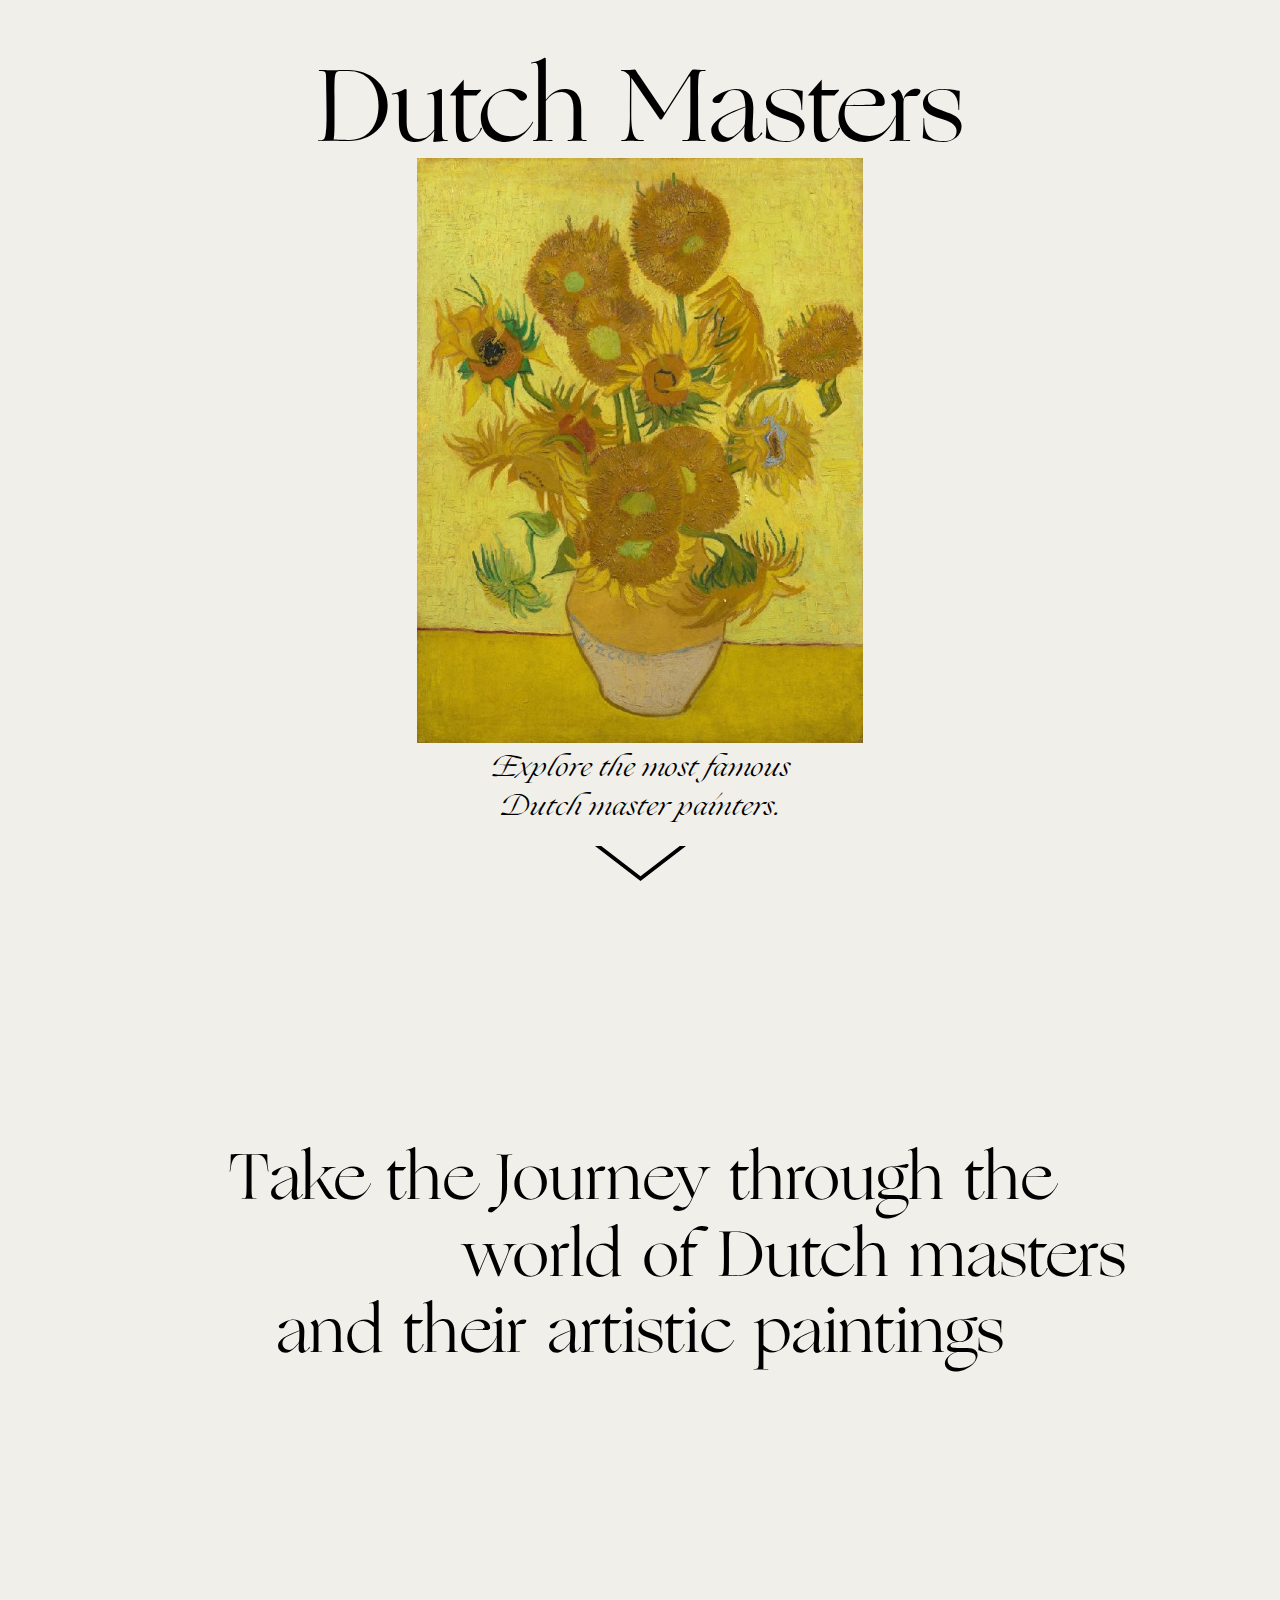
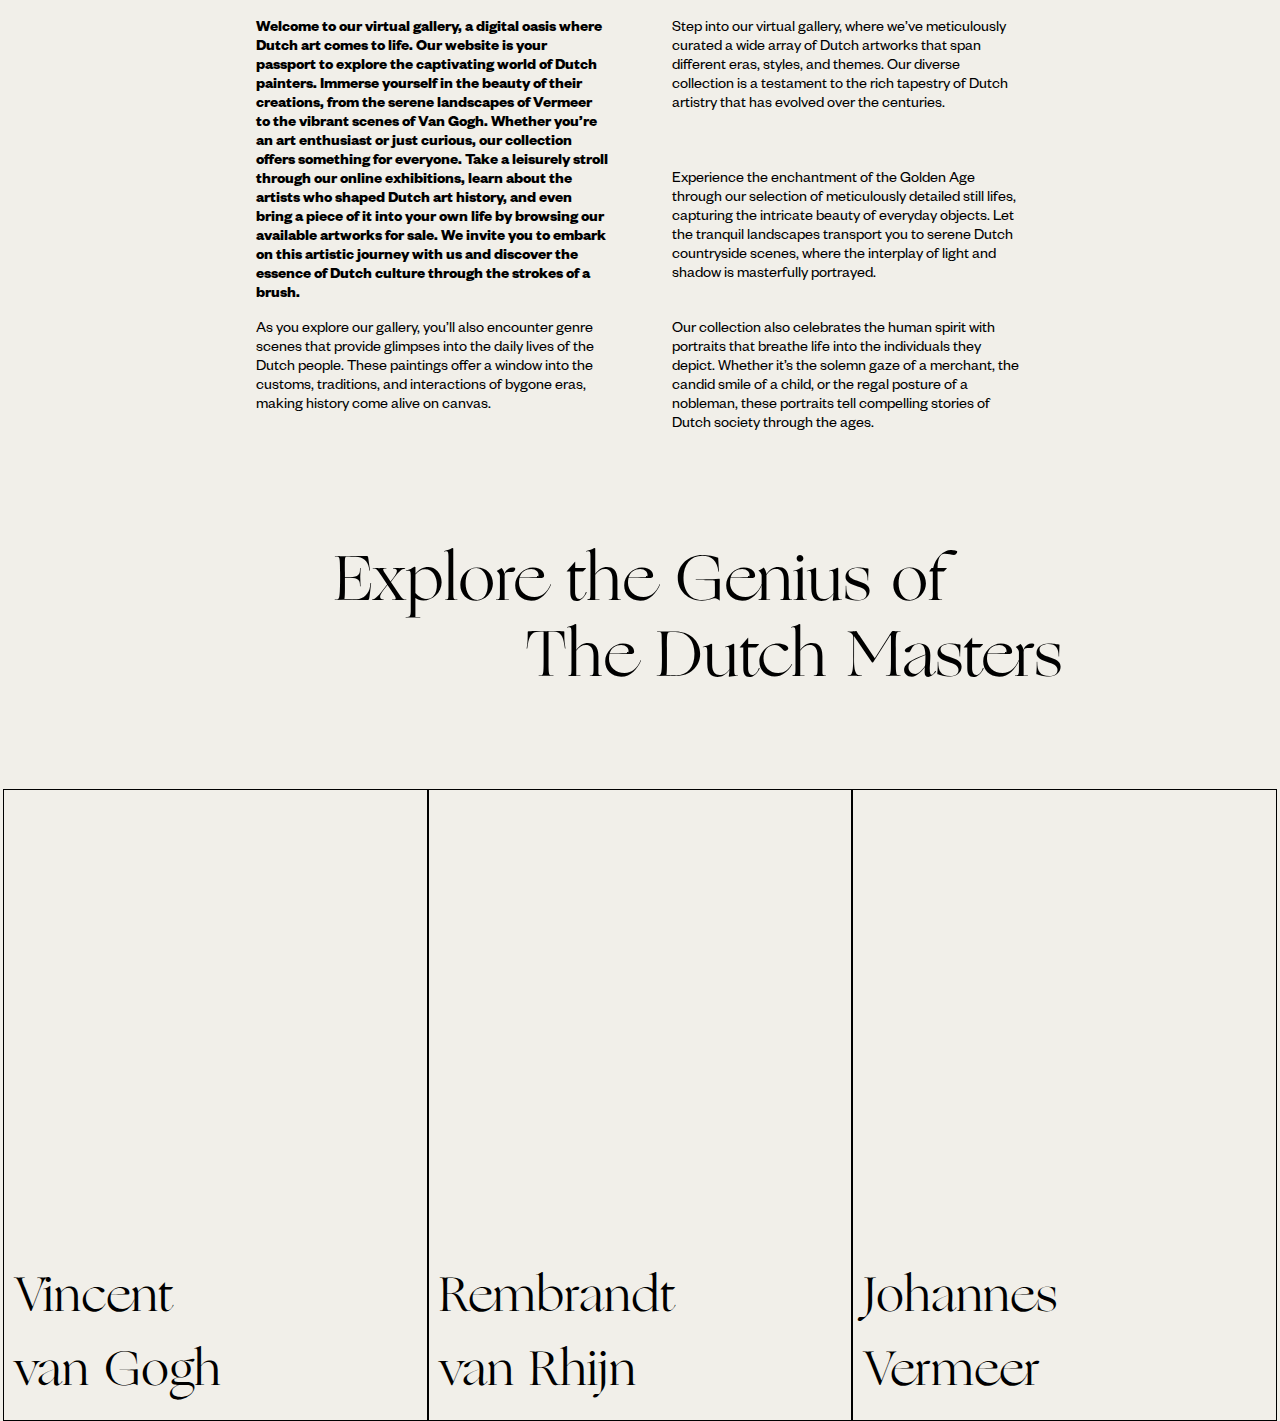
==== index.html @ 8413c772 "Initial commit" ====
<!DOCTYPE html>
<html lang="en">

<head>
    <meta charset="UTF-8">
    <title>De titel</title>
    <meta name="description" content="eindopdracht internetstandaarden">
    <meta name="keywords" content="Mijn website">
    <meta name="Levi Titarsole" content="Levi Titatsole">
    <meta name="viewport" content="width=device-width, initial-scale=1.0">
    <link rel="stylesheet" href="css/style.css">

</head>

<!-- Deze website is gemaakt door Levi Titarsole -->

<body>
    <header class="hoofd">
        <div class="container">
            <div class="header-center-holder main-font">
                <h1> Dutch Masters </h1>
                <img src="./img/header-img.jpg" alt="Schilderij van Gogh, gele bloemen op een gele achtergrond">
                <p> Explore the most famous Dutch master painters.</p>
                <a href="#1"> <svg xmlns="http://www.w3.org/2000/svg" width="91" height="35" viewBox="0 0 91 35">
                    <path id="Subtraction_1" data-name="Subtraction 1" d="M45.5,79h0L0,44H6.232L45.5,74.207,84.768,44H91L45.5,79Z" transform="translate(0 -44)"/>
                  </svg> </a>
            </div>
        </div>
    </header>

    <main> 
        <div id="1" class="headlinerscontainer">
            <section class="headliners main-font">
                <h4>Take the Journey through the</h4>
                <h4>world of Dutch masters</h4>
                <h4>and their artistic paintings</h4>
            </section>
        </div>

        <section class="alineablock">
            <div class="alineablockholder">
                <p class="alinea1"> Welcome to our virtual gallery, a digital oasis where Dutch art comes to life. Our website is your passport to explore the captivating world of Dutch painters. Immerse yourself in the beauty of their creations, from the serene landscapes of Vermeer to the vibrant scenes of Van Gogh. Whether you’re an art enthusiast or just curious, our collection offers something for everyone. Take a leisurely stroll through our online exhibitions, learn about the artists who shaped Dutch art history, and even bring a piece of it into your own life by browsing our available artworks for sale. We invite you to embark on this artistic journey with us and discover the essence of Dutch culture through the strokes of a brush. </p>
                <p class="alinea2"> As you explore our gallery, you’ll also encounter genre scenes that provide glimpses into the daily lives of the Dutch people. These paintings offer a window into the customs, traditions, and interactions of bygone eras, making history come alive on canvas. </p>
                <p class="alinea3"> Step into our virtual gallery, where we’ve meticulously curated a wide array of Dutch artworks that span different eras, styles, and themes. Our diverse collection is a testament to the rich tapestry of Dutch artistry that has evolved over the centuries. </p>
                <p class="alinea4"> Experience the enchantment of the Golden Age through our selection of meticulously detailed still lifes, capturing the intricate beauty of everyday objects. Let the tranquil landscapes transport you to serene Dutch countryside scenes, where the interplay of light and shadow is masterfully portrayed. </p>
                <p class="alinea5"> Our collection also celebrates the human spirit with portraits that breathe life into the individuals they depict. Whether it’s the solemn gaze of a merchant, the candid smile of a child, or the regal posture of a nobleman, these portraits tell compelling stories of Dutch society through the ages. </p>
            </div>
        </section>

        <div class="paddingtopper"> </div>
            <section class="headliners main-font"> 
                <h4>Explore the Genius of</h4>
                <h4>The Dutch Masters</h4>
            </section>         

        <section class="painterholder paddingtopper main-font">
            <section>
                <img src="./img/Vincent-van-Gogh.jpg" alt="">
               <a href="./vangogh.html"><h2>Vincent van Gogh</h2></a>
            </section>
            <section> 
                <img src="./img/Rembrandt.jpeg" alt="">
                <a href="#"><h2>Rembrandt van Rhijn</h2></a>
            </section>
            <section> 
                <img src="./img/Vermeer.jpeg" alt="">
                <a href="#"><h2>Johannes Vermeer</h2></a>
            </section>
        </section>










    </main>



</body>

</html>
---- css/style.css ----
:root {
    --main-bg-color: #F1EFE9;
    --second-bg-color: #37383A;
    --main-font-color: #000000;
    --second-font-color: #F1EFE9;
    --main-cta-color: #E7D6B0;
    --main-font: Ogg;
    --italic-font: OggItalic;
    --regular-font: Founders;
    --bold-font: Founders-bold;
  }

  @font-face {
    font-family: Ogg;
    src: url(/assets/Ogg-Roman.otf);
  }

  @font-face {
    font-family: OggItalic;
    src: url(/assets/Ogg-Italic.otf);
  }

  @font-face {
    font-family: Founders;
    src: url(/assets/FoundersGrotesk-Regular.otf);
  }

  @font-face {
    font-family: Founders-bold;
    src: url(/assets/FoundersGrotesk-Bold.otf);
  }

*{
margin: 0;
font-weight: 500;
scroll-behavior: smooth;
}

.main-font {
  font-family: var(--main-font);
}


body {
    background-color: var(--main-bg-color);
    font-family: var(--regular-font);
}

.container {
  position: relative;
  width: 100vw;
  text-align: center;
}

.header-center-holder {
  display: flex;
  height: 100vh;
  flex-direction: column;
  align-items: center;
  justify-content: center;
}

.header-center-holder h1 {
  font-size: 8vw;
  position: absolute;
  top: 4vh;
}

.header-center-holder img {
  height: 65vh;
}

.header-center-holder p {
  position: absolute;
  font-family: var(--italic-font);
  bottom: 8vh;
  font-size: 2vw;
  width: 30vw;
}

.header-center-holder a {
  position: absolute;
  bottom: 10px;
  left: 0; 
  right: 0; 
  margin-left: auto; 
  margin-right: auto; 
}

.headlinerscontainer {
  width: 100vw;
  height: 80vh;
}

.headliners {
  position: relative;
  width: 100vw;
  height: 100%;
  display: flex;
  align-items: center;
  justify-content: center;
  flex-direction: column;
  font-size: 5vw;
  line-height: 6vw;
}

.headliners h4:nth-child(2) {
  margin-left: 24vw; 
}

.alineablock {
  padding: 0 20vw;
  font-size: 1em;
}

.alineablockholder {
  display: grid;
  grid-template-columns: repeat(2, 1fr);
  grid-template-rows: repeat(3, 1fr);
  grid-column-gap: 4em;
  grid-row-gap: 1em;
}

.alinea1 { 
  grid-area: 1 / 1 / 3 / 2; 
  font-family: var(--bold-font);
}
.alinea2 { grid-area: 3 / 1 / 4 / 2; }
.alinea3 { grid-area: 1 / 2 / 2 / 3; }
.alinea4 { grid-area: 2 / 2 / 3 / 3; }
.alinea5 { grid-area: 3 / 2 / 4 / 3; }

.paddingtopper{
  padding-top: 10vh;
}

a {
  text-decoration: none;
  color: var(--main-font-color);
}

.painterholder{
  width: 100vw;
  height: 70vh;
  display: flex;
  flex-direction: row;
  justify-content: center;
}

.painterholder section {
  border: solid 0.001px black;
  height: 100%;
  width: 33%;
  position: relative;
  overflow: hidden;
}

.painterholder section h2{ 
position: absolute;
bottom: 10px;
left: 10px;
width: 50%;
font-size: 3rem;
}

.painterholder section img {
  object-fit: cover;
  width: 100%;
  height: 100%;
  position:absolute;
  top:100%;
  width:100%;
  height:100%;
  object-fit: cover;
  transition: all 0.5s ease;
}

.painterholder section:hover > img{
  top:0%;
  right:0%;
}

.painterholder section:hover > a h2{
  color: var(--main-bg-color);
}

/* Nieuwe pagina  */

.side-header {
  display: flex;
  width: 80vw;
  padding: 0 10vw;
  justify-content: center;
  flex-direction: column;
  align-items: center;
  font-size: 10vw;
  line-height: 10vw;
  height: 100vh;
}

.side-header h2:nth-child(1) {
  margin-right: 40vw;
}

.side-header h2:nth-child(2) {
  margin-right: -25vw;
}

.side-header h2:nth-child(3) {
  margin: 3vh 10vw 0 0;
}

.side-header p {
  position: absolute;
  bottom: 20px;
  right: 20px;
}

.line-alinea {
  height: 50vh;
  width: 70vw;
  margin: 15vh 15vw 0;
  font-size: 2.7vw; 
}

.alinea-img {
  display: grid;
  grid-template-columns: repeat(2, 1fr);
  grid-template-rows: 1fr;
  grid-column-gap: 20vw;
  grid-row-gap: 0px;
  width: 80vw;
  margin: 0 10vw;
  font-size: 1.5vw;
}

.alinea {
  display: flex;
  flex-direction: column;
  justify-content: center;
  row-gap: 2vw;
  grid-area: 1 / 1 / 2 / 2;
}

.imgholder {
  height: 100%; 
  grid-area: 1 / 2 / 2 / 3;
}

.imgholder img {
  width: 100%;
  height: 30vw;
  object-fit: cover;
}

.double-alineahold {
  font-size: 7vw; 
  font-family: var(--main-font);
  line-height: 9vw;
  display: flex;
  align-items: center;
  flex-direction: column;
  width: 90vw;
  padding: 20vh 0 2vh;
}

.double-alineahold h3:nth-child(1) {
  margin-right: 20vw;
}

.double-alineahold h3:nth-child(2) {
  margin-right: -20vw;
}

.box-container {
  padding: 0 5vw;
  width: 90vw;
  height: 70vh;
  display: flex;
  gap: 7vw;
  overflow-x: scroll;
  scroll-snap-type: x mandatory;
  align-items: flex-start;

}

.box-container div {
  min-width: 20vw;
  display: flex;
  justify-content: center;
  align-items: flex-start;
  scroll-snap-align: center;
  flex-direction: column;
  font-size: 1.5rem;
  gap: 1vw;
  font-family: var(--italic-font);
}

.box-container div::-webkit-scrollbar {
  display: none;
}

.box {
display: flex;
width: 100%;
font-size: 0.5rem;
}

.box-container div h6 {
 font-family: var(--main-font);
 margin-top: -1vw;
}

.box-container div img {
max-width: 20vw;
}
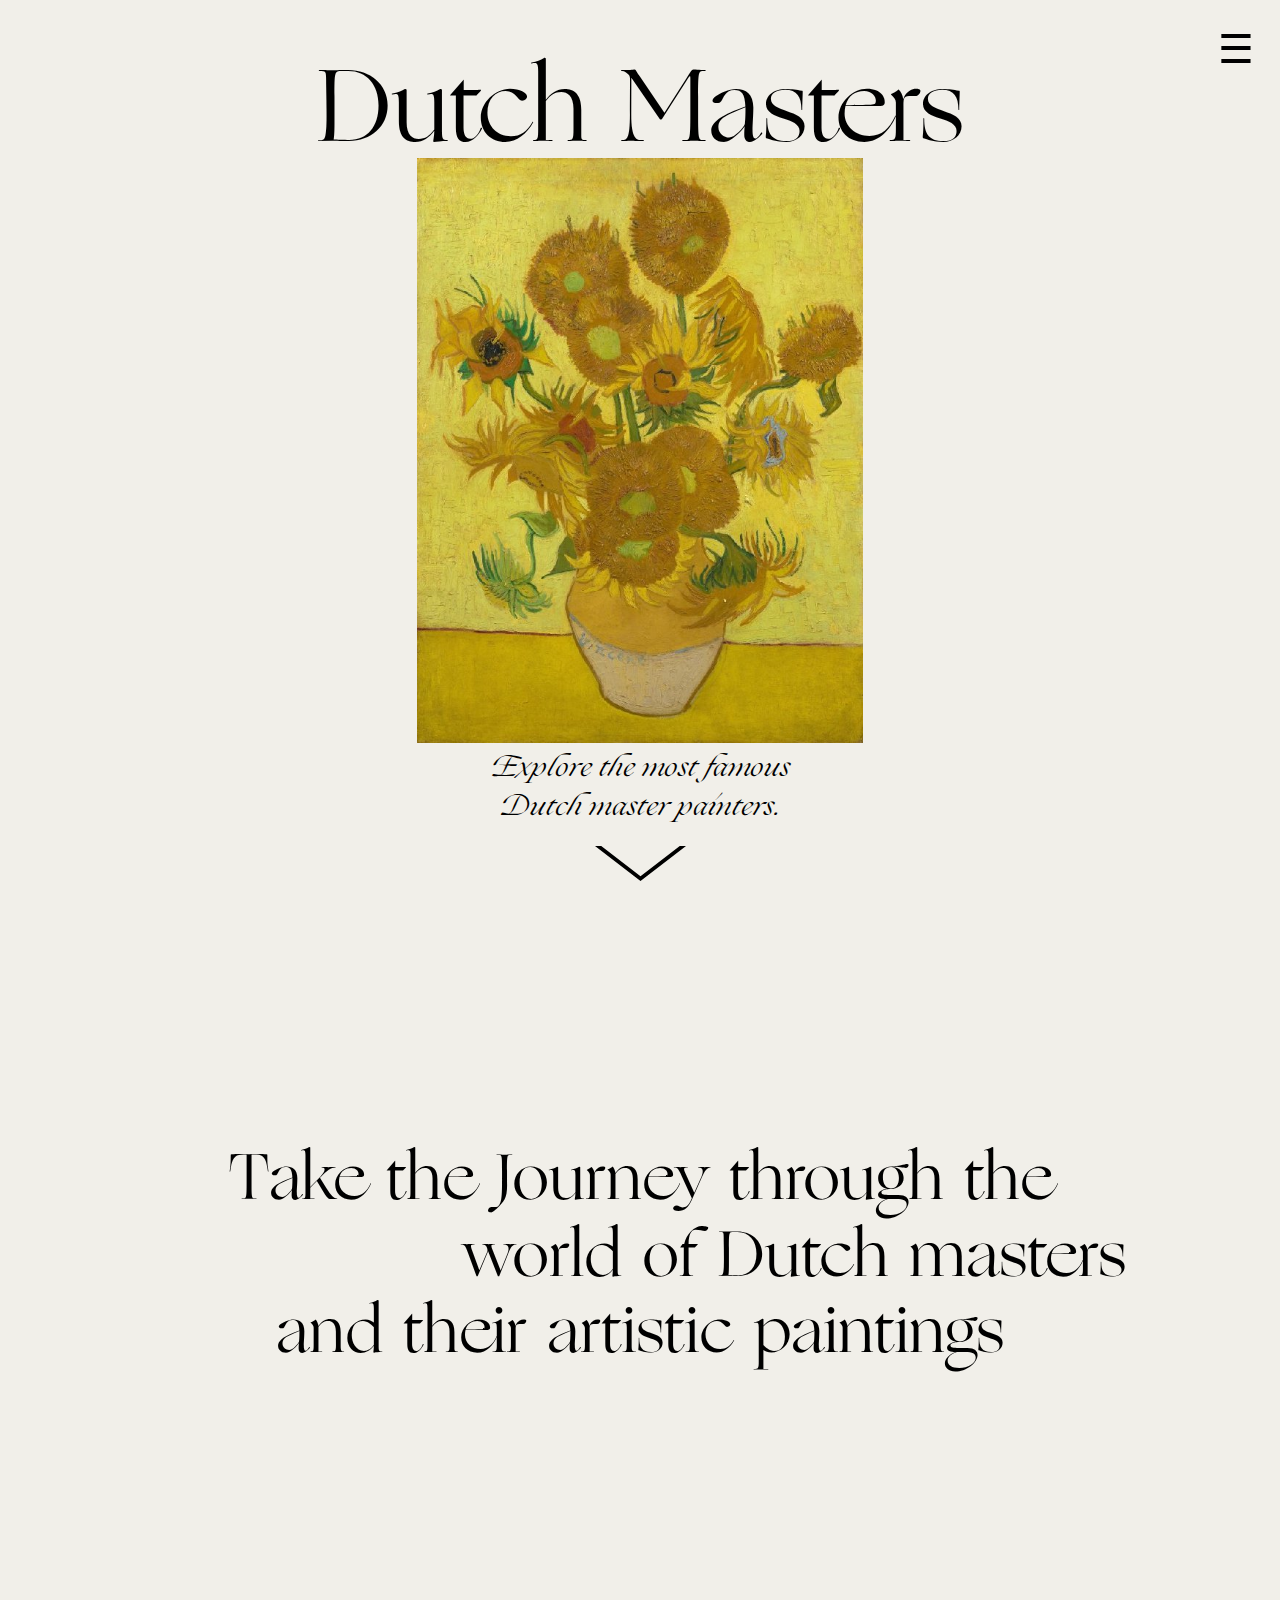
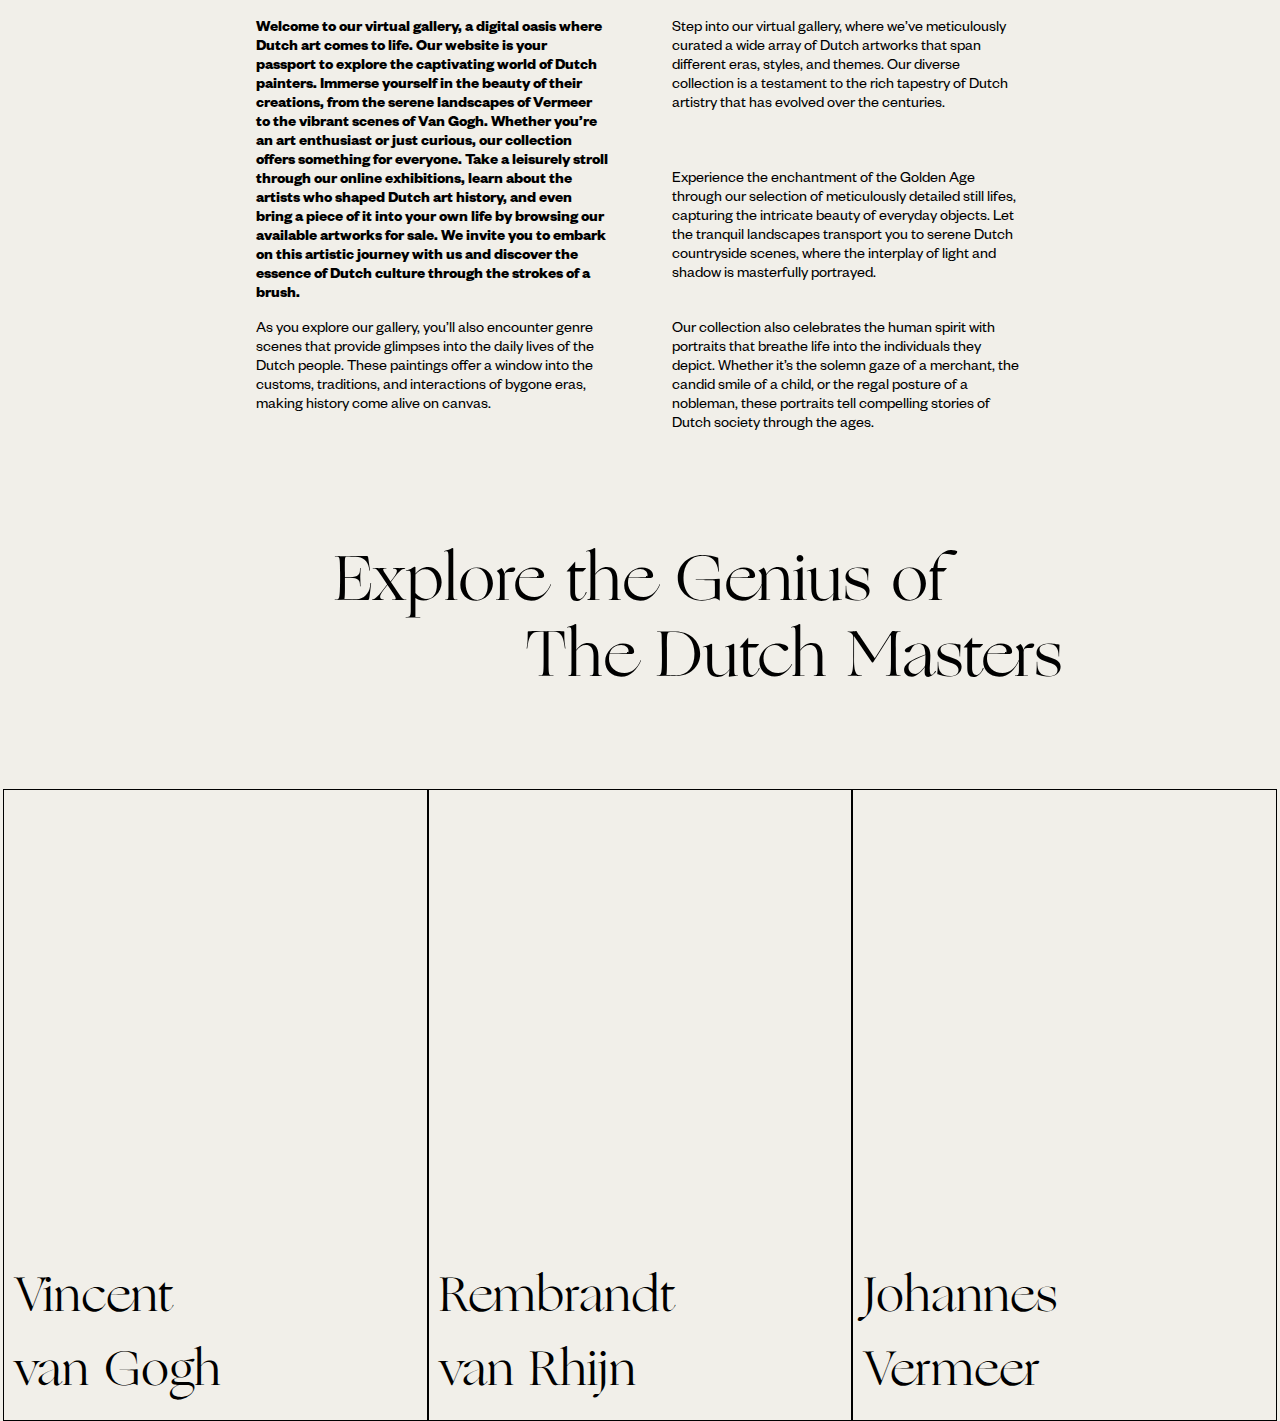
==== commit 0b0baab9: "Completed NavBar" ====
--- a/index.html
+++ b/index.html
@@ -15,6 +15,41 @@
 <!-- Deze website is gemaakt door Levi Titarsole -->
 
 <body>
+
+    <nav>
+    <div id="myNav" class="overlay">
+        <a href="javascript:void(0)" class="closebtn" onclick="closeNav()">&times;</a>
+        <div class="overlay-content main-font">
+          <a href="index.html">
+            <li> 
+             <span>Home</span>
+             <span class="small-number">01</span>
+            </li>
+          </a>
+          <a href="vangogh.html">
+            <li> 
+                <span>van Gogh</span>
+                <span class="small-number number-left">02</span>
+               </li>
+          </a>
+          <a href="#">
+            <li> 
+                <span>Museum</span>
+                <span class="small-number">03</span>
+               </li>
+          </a>
+          <a href="museum.html">
+            <li> 
+                <span>Contact</span>
+                <span class="small-number number-left">04</span>
+               </li>
+          </a>
+        </div>
+      </div>
+    
+      <span class="openbtn" style="cursor:pointer" onclick="openNav()">&#9776;</span>
+    </nav>
+
     <header class="hoofd">
         <div class="container">
             <div class="header-center-holder main-font">
@@ -58,13 +93,13 @@
                 <img src="./img/Vincent-van-Gogh.jpg" alt="">
                <a href="./vangogh.html"><h2>Vincent van Gogh</h2></a>
             </section>
-            <section> 
+            <section class="extra"> 
                 <img src="./img/Rembrandt.jpeg" alt="">
-                <a href="#"><h2>Rembrandt van Rhijn</h2></a>
+                <a href="#"><h2><span>Rembrandt van Rhijn</span></h2></a>
             </section>
-            <section> 
+            <section class="extra"> 
                 <img src="./img/Vermeer.jpeg" alt="">
-                <a href="#"><h2>Johannes Vermeer</h2></a>
+                <a href="#"><h2><span>Johannes Vermeer</span></h2></a>
             </section>
         </section>
 
@@ -78,9 +113,15 @@
 
 
     </main>
-
-
-
+    <script>
+        function openNav() {
+          document.getElementById("myNav").style.width = "100%";
+        }
+        
+        function closeNav() {
+          document.getElementById("myNav").style.width = "0%";
+        }
+        </script>
 </body>
 
 </html>--- a/css/style.css
+++ b/css/style.css
@@ -40,6 +40,14 @@
   font-family: var(--main-font);
 }
 
+.italic-font {
+  font-family: var(--italic-font);
+}
+
+.p-font {
+  font-family: var(--regular-font);
+}
+
 
 body {
     background-color: var(--main-bg-color);
@@ -155,13 +163,22 @@
   overflow: hidden;
 }
 
+.painterholder .extra h2:hover span {
+  display: none
+}
+
+.painterholder .extra h2:hover:before {
+  content: "Comming soon!";
+  z-index: 100;
+}
+
 .painterholder section h2{ 
-position: absolute;
-bottom: 10px;
-left: 10px;
-width: 50%;
-font-size: 3rem;
-}
+  position: absolute;
+  bottom: 10px;
+  left: 10px;
+  width: 50%;
+  font-size: 3rem;
+  }
 
 .painterholder section img {
   object-fit: cover;
@@ -210,7 +227,7 @@
   margin: 3vh 10vw 0 0;
 }
 
-.side-header p {
+.txt-right-header {
   position: absolute;
   bottom: 20px;
   right: 20px;
@@ -315,3 +332,141 @@
 max-width: 20vw;
 }
 
+.musa-header {
+  display: flex;
+  width: 90vw;
+  padding: 0 5vw;
+  justify-content: center;
+  flex-direction: column;
+  align-items: center;
+  font-size: 10vw;
+  line-height: 12vw;
+  height: 100vh;
+}
+
+.musa-header h2:nth-child(1) {
+  margin-right: 40vw;
+}
+
+.musa-header h2:nth-child(2) {
+  margin-right: -25vw;
+}
+
+.musa-header h2:nth-child(3) {
+  margin: 2vh 10vw 0 0;
+}
+
+.gridholder {
+  width: 80vw;
+  padding: 0 10vw;
+  display: flex;
+  flex-direction: column  ;
+}
+
+.table-holder:first-child {
+  align-items: flex-end;
+  border: none;
+  font-family: var(--main-font);
+  font-size: 1.8rem;
+  padding: 0;
+}
+
+.table-holder {
+  display: flex;
+  justify-content: space-around;
+  flex-direction: row;
+  align-items: center;
+  height: 10vh;
+  border-top: solid var(--second-bg-color) 0.5px;
+  font-size: 1.5rem;
+  padding: 3vh 0 3vh;
+}
+
+.grid-block {
+  text-align: center;
+  width: 20%;
+}
+
+.m-grid-block {
+  width: 30%;
+  font-size: 1rem;
+}
+
+.table-holder:hover {
+  -webkit-box-shadow: 0px -1px 22px -8px rgba(0,0,0,0.43);
+  -moz-box-shadow: 0px -1px 22px -8px rgba(0,0,0,0.43);
+  box-shadow: 0px -1px 22px -8px rgba(0,0,0,0.43);
+}
+
+
+/* navbar */
+
+.overlay {
+  height: 100%;
+  width: 0;
+  position: fixed;
+  z-index: 101;
+  top: 0;
+  left: 0;
+  background-color: var(--main-bg-color);
+  overflow-x: hidden;
+  transition: 0.5s;
+}
+
+.overlay-content {
+  position: relative;
+  width: 80vw;
+  text-align: center;
+  margin: 4vh 10vw ;
+  display: flex;
+  flex-direction: column;
+  align-items: center;
+}
+
+.overlay a {
+  padding: 8px;
+  text-decoration: none;
+  font-size: 10vw;
+  color: #37383A;
+  display: block;
+  transition: 0.3s;
+  line-height: 12vw;
+}
+
+.overlay a:hover, .overlay a:focus {
+  color: var(--main-cta-color);
+}
+
+.openbtn {
+  position: fixed;
+  z-index: 100;
+  top: 2vw;
+  right: 2vw;
+  background-color: #F1EFE9;
+  font-size: 2.5rem;
+}
+
+.overlay .closebtn {
+  position: absolute;
+  right: 45px;
+  font-size: 60px;
+
+}
+
+.small-number {
+  position: absolute;
+  font-size: 2rem;
+  font-family: var(--italic-font);
+  top: -8vh;
+}
+
+.number-left {
+  left: -4vw;
+}
+
+.overlay-content li {
+  position: relative;
+  width: 100%;
+  list-style: none;
+}
+
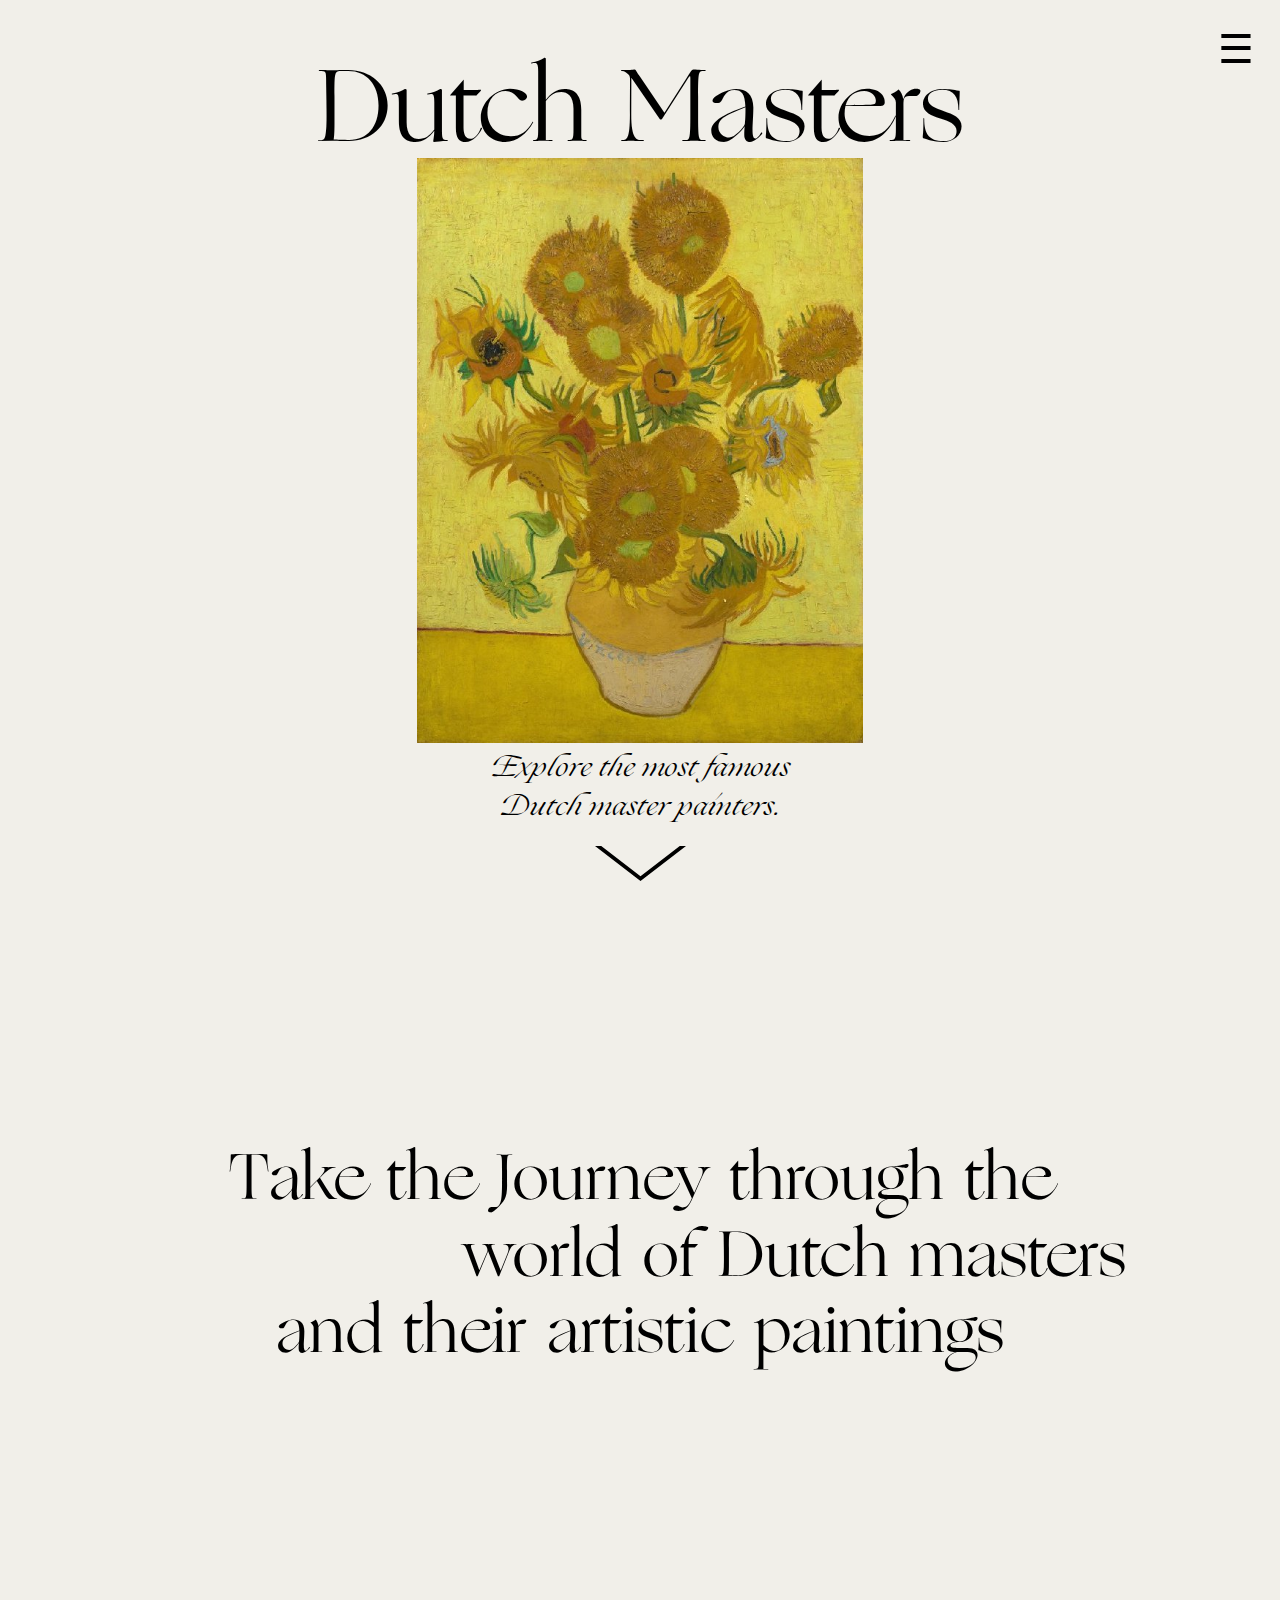
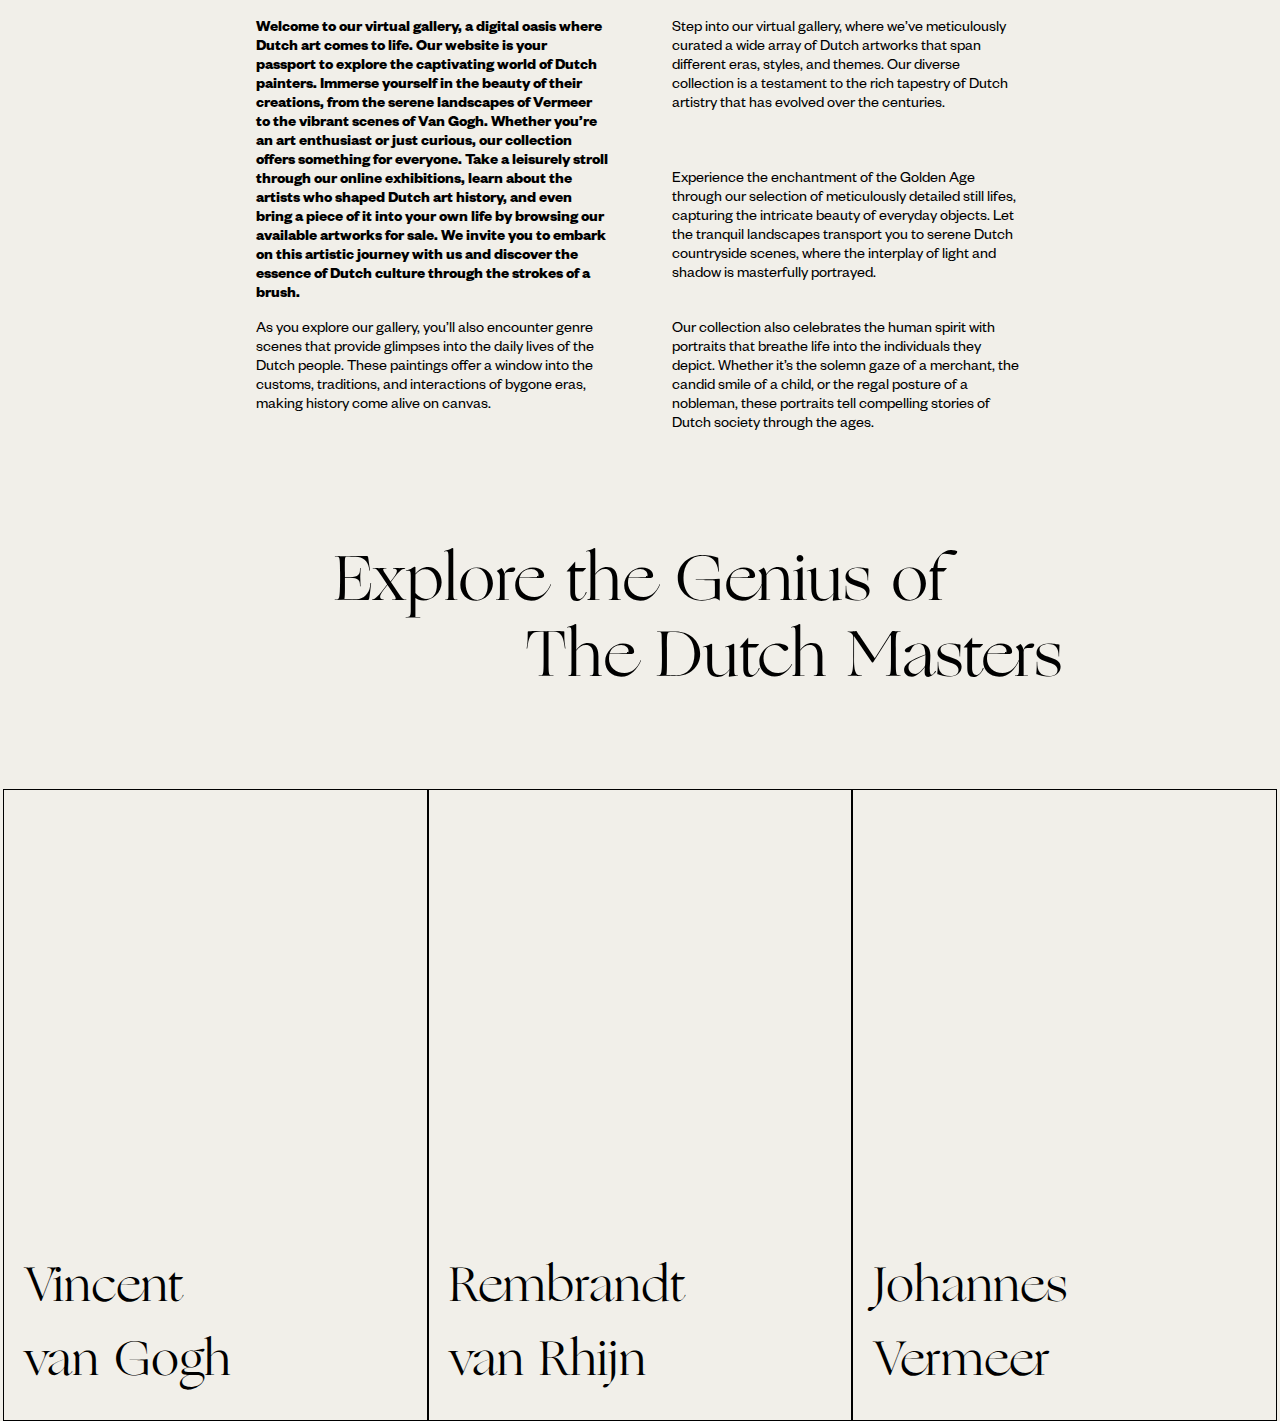
==== commit a425cf6a: "Eind resultaat" ====
--- a/index.html
+++ b/index.html
@@ -3,54 +3,52 @@
 
 <head>
     <meta charset="UTF-8">
-    <title>De titel</title>
+    <title>Home Pagina</title>
     <meta name="description" content="eindopdracht internetstandaarden">
-    <meta name="keywords" content="Mijn website">
+    <meta name="keywords" content="eindopdracht HVA HogeSchool van Amsterdam">
     <meta name="Levi Titarsole" content="Levi Titatsole">
     <meta name="viewport" content="width=device-width, initial-scale=1.0">
     <link rel="stylesheet" href="css/style.css">
-
 </head>
 
 <!-- Deze website is gemaakt door Levi Titarsole -->
 
 <body>
+    <header class="hoofd">
+        <nav>
+            <div id="myNav" class="overlay">
+                <a class="closebtn" onclick="closeNav()">&times;</a>
+                <div class="overlay-content main-font">
+                  <a href="index.html">
+                    <li> 
+                     <span>Home</span>
+                     <span class="small-number">01</span>
+                    </li>
+                  </a>
+                  <a href="vangogh.html">
+                    <li> 
+                        <span>van Gogh</span>
+                        <span class="small-number number-left">02</span>
+                       </li>
+                  </a>
+                  <a href="#">
+                    <li> 
+                        <span>Museum</span>
+                        <span class="small-number">03</span>
+                       </li>
+                  </a>
+                  <a href="contact.html">
+                    <li> 
+                        <span>Contact</span>
+                        <span class="small-number number-left">04</span>
+                       </li>
+                  </a>
+                </div>
+              </div>
+            
+              <span class="openbtn" style="cursor:pointer" onclick="openNav()">&#9776;</span>
+            </nav>
 
-    <nav>
-    <div id="myNav" class="overlay">
-        <a href="javascript:void(0)" class="closebtn" onclick="closeNav()">&times;</a>
-        <div class="overlay-content main-font">
-          <a href="index.html">
-            <li> 
-             <span>Home</span>
-             <span class="small-number">01</span>
-            </li>
-          </a>
-          <a href="vangogh.html">
-            <li> 
-                <span>van Gogh</span>
-                <span class="small-number number-left">02</span>
-               </li>
-          </a>
-          <a href="#">
-            <li> 
-                <span>Museum</span>
-                <span class="small-number">03</span>
-               </li>
-          </a>
-          <a href="museum.html">
-            <li> 
-                <span>Contact</span>
-                <span class="small-number number-left">04</span>
-               </li>
-          </a>
-        </div>
-      </div>
-    
-      <span class="openbtn" style="cursor:pointer" onclick="openNav()">&#9776;</span>
-    </nav>
-
-    <header class="hoofd">
         <div class="container">
             <div class="header-center-holder main-font">
                 <h1> Dutch Masters </h1>
@@ -90,27 +88,18 @@
 
         <section class="painterholder paddingtopper main-font">
             <section>
-                <img src="./img/Vincent-van-Gogh.jpg" alt="">
+                <img src="./img/Vincent-van-Gogh.jpg" alt="zelfportret schilderij van Vincent van Gogh">
                <a href="./vangogh.html"><h2>Vincent van Gogh</h2></a>
             </section>
             <section class="extra"> 
-                <img src="./img/Rembrandt.jpeg" alt="">
+                <img src="./img/Rembrandt.jpeg" alt="zelfportret schilderij van Rembrandt van Rhijn">
                 <a href="#"><h2><span>Rembrandt van Rhijn</span></h2></a>
             </section>
             <section class="extra"> 
-                <img src="./img/Vermeer.jpeg" alt="">
+                <img src="./img/Vermeer.jpeg" alt="zelfportret schilderij van Johannes Vermeer">
                 <a href="#"><h2><span>Johannes Vermeer</span></h2></a>
             </section>
         </section>
-
-
-
-
-
-
-
-
-
 
     </main>
     <script>
--- a/css/style.css
+++ b/css/style.css
@@ -174,8 +174,8 @@
 
 .painterholder section h2{ 
   position: absolute;
-  bottom: 10px;
-  left: 10px;
+  bottom: 20px;
+  left: 20px;
   width: 50%;
   font-size: 3rem;
   }
@@ -392,12 +392,11 @@
   font-size: 1rem;
 }
 
-.table-holder:hover {
+.table-hover:hover {
   -webkit-box-shadow: 0px -1px 22px -8px rgba(0,0,0,0.43);
   -moz-box-shadow: 0px -1px 22px -8px rgba(0,0,0,0.43);
   box-shadow: 0px -1px 22px -8px rgba(0,0,0,0.43);
 }
-
 
 /* navbar */
 
@@ -470,3 +469,78 @@
   list-style: none;
 }
 
+/* Contact */
+
+.contact-main {
+  width: 80vw;
+  height: 80vh;
+  padding: 10vh 10vw;
+  display: flex;
+  flex-direction: column;
+  align-items: center;
+}
+
+.contact-main section h3 {
+  font-size: 9vw;
+  font-family: var(--main-font);
+}
+
+.card-holder {
+  width: 100%;
+  height: 100%;
+  background-color: #E8E7E4;
+  -webkit-box-shadow: 10px 10px 42px -13px rgba(0,0,0,0.75);
+  -moz-box-shadow: 10px 10px 42px -13px rgba(0,0,0,0.75);
+  box-shadow: 10px 10px 42px -13px rgba(0,0,0,0.75);
+  overflow: hidden;
+  position: relative;
+}
+
+.card-holder h5 {
+  font-size: 20vw;
+  text-transform: uppercase;
+  position: absolute;
+  left: -3vw;
+  top: 0;
+  transition: 0.5s ease-in;
+}
+
+.contact-holder {
+  position: absolute;
+  display: flex;
+  bottom: 0;
+  width: 100%;
+  height: 50%;
+}
+
+.contact-holder ol {
+  width: 100%;
+  padding: 4%;
+  gap: 4%;
+  list-style: none;
+  line-height: 2em;
+}
+
+.second {
+  font-size: 2.2em;
+  font-weight: 1000;
+}
+
+.third {
+  font-size: 1.2em;
+  line-height: 1.2em;
+  border-bottom: 1px solid #E8E7E4;
+}
+
+.third:hover {
+  border-bottom: 1px solid var(--second-bg-color);
+  width: 40%;
+}
+
+.card-holder:hover > h5 {
+  -webkit-text-stroke: 1.5px var(--main-font-color);
+  color: #E8E7E4;
+  font-size: 18vw;
+  left: 1%;
+  top: 15%;
+}